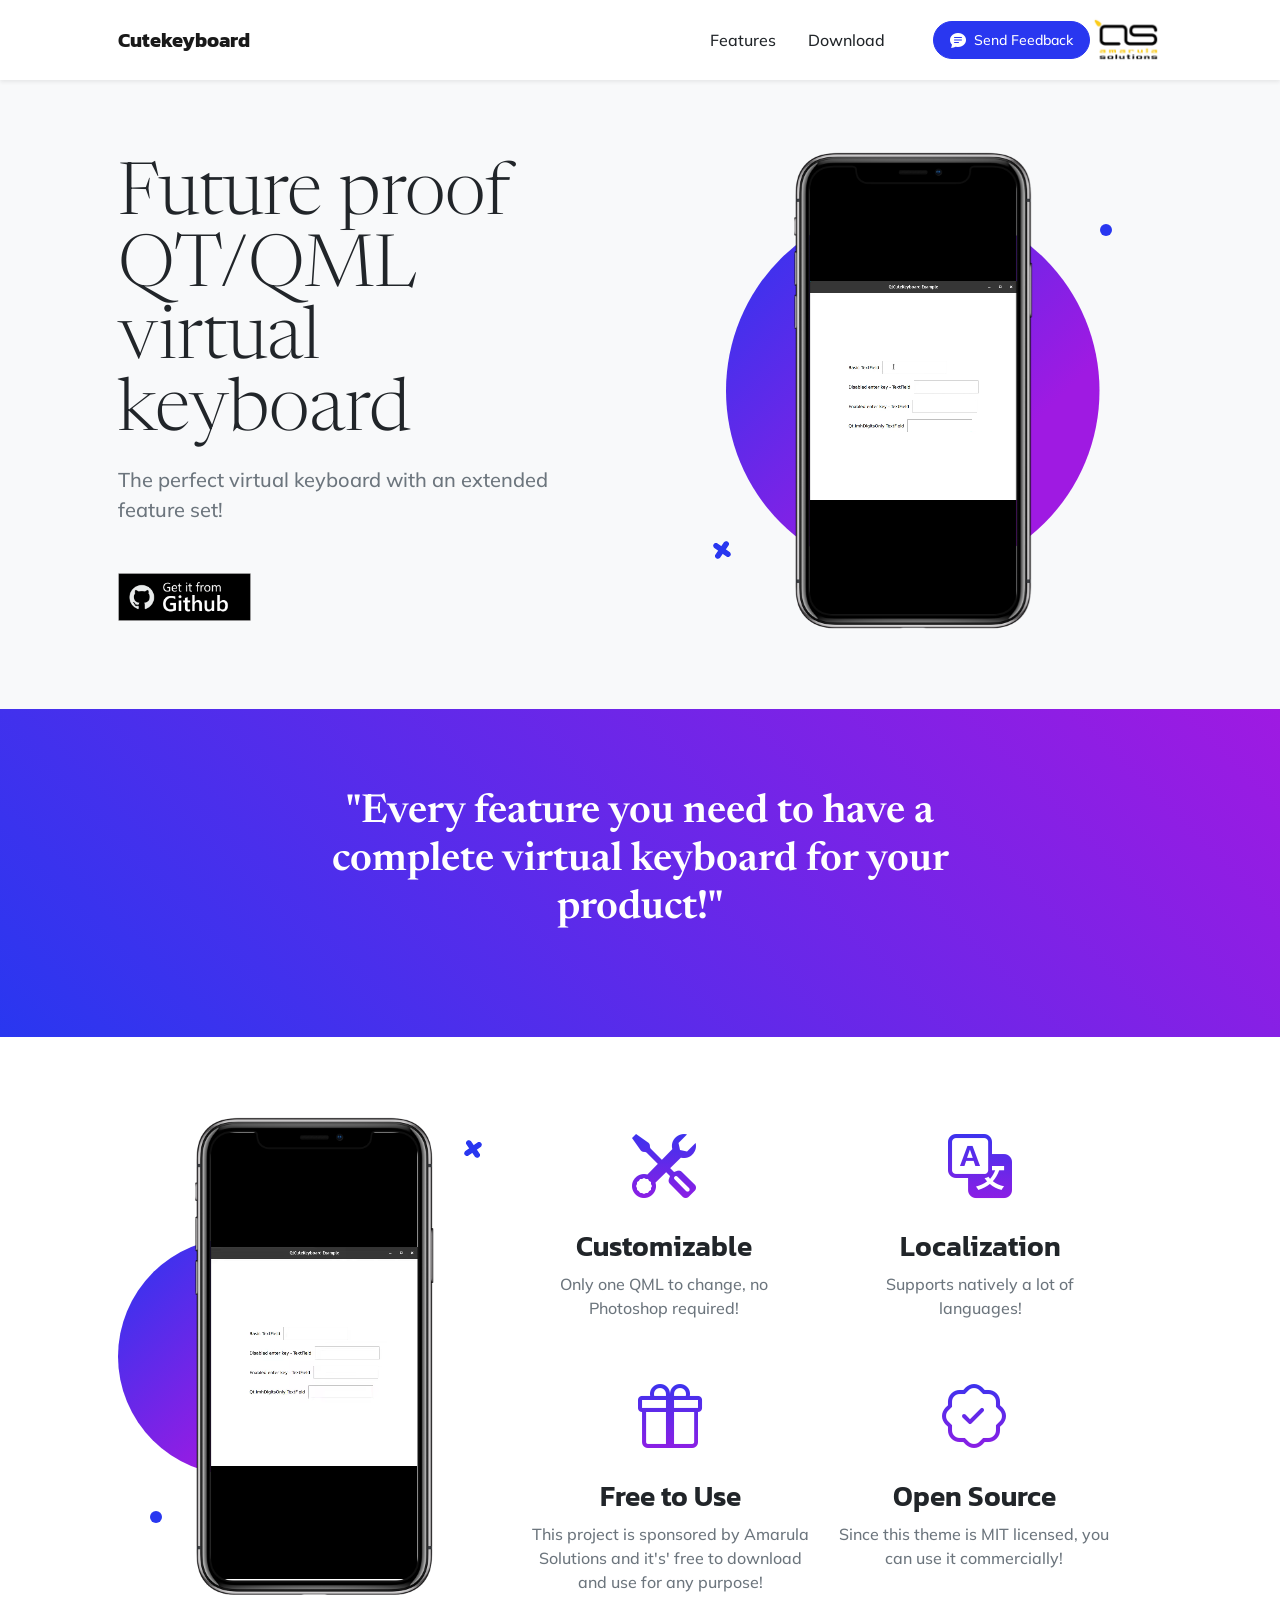
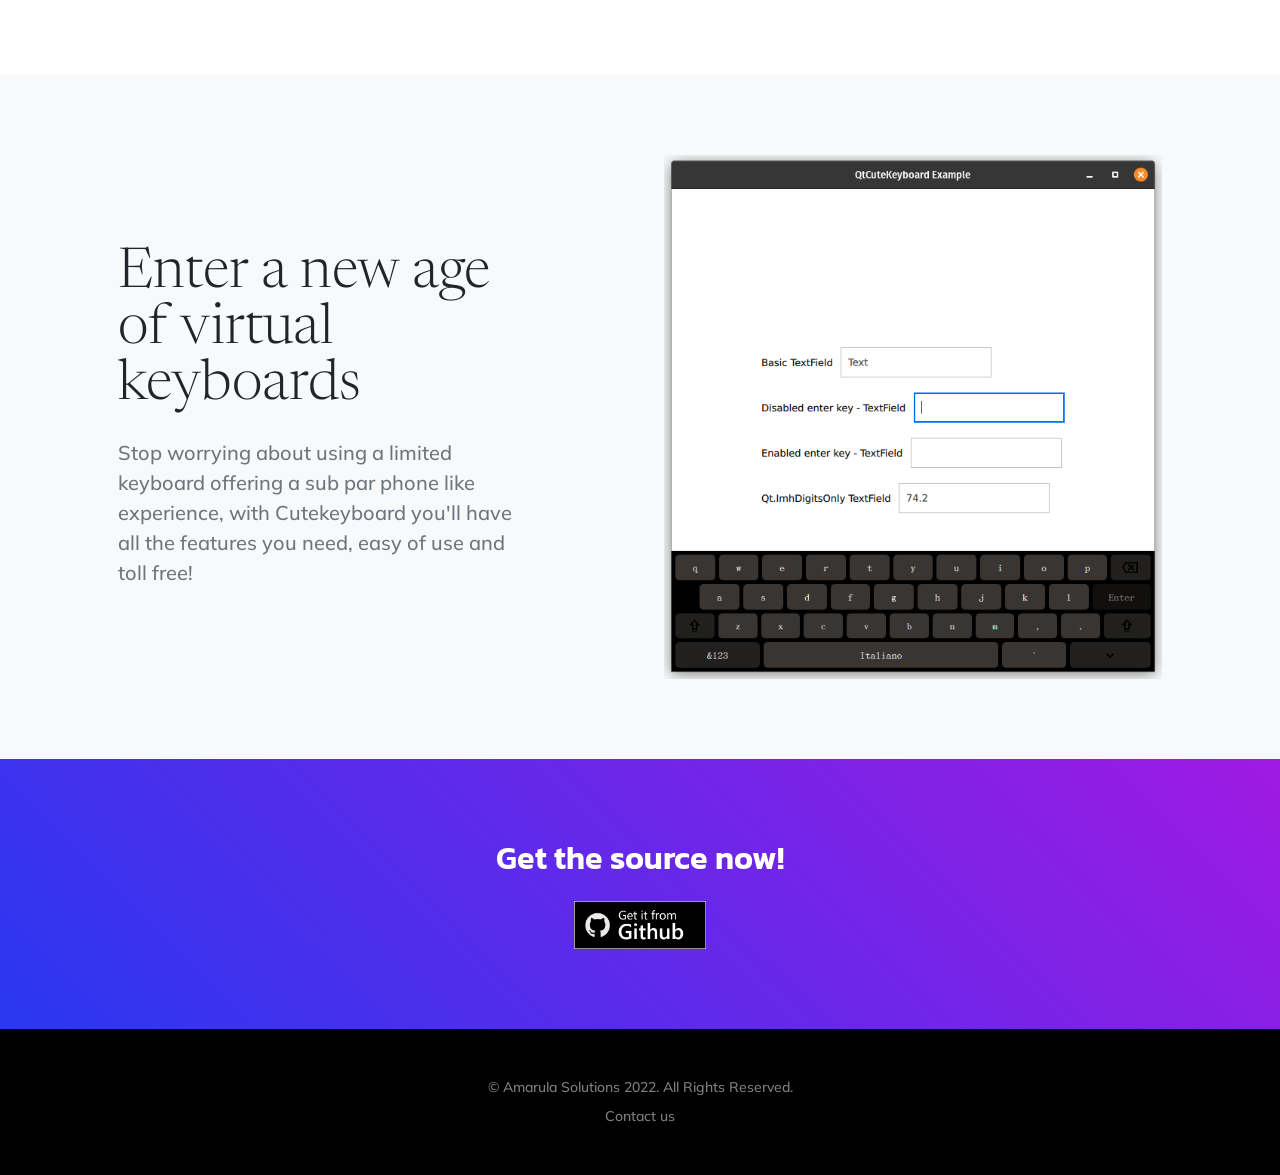
==== index.html @ 5df8fec3 "website: new website First website release.  Signed-off-by: Angelo Compagnucci <angelo@amarulasoluti" ====
<!DOCTYPE html>
<html lang="en">
    <head>
        <meta charset="utf-8" />
        <meta name="viewport" content="width=device-width, initial-scale=1, shrink-to-fit=no" />
        <meta name="description" content="" />
        <meta name="author" content="" />
        <title>Cutekeyboard - future proff QT virtual keyboard</title>
        <link rel="icon" type="image/x-icon" href="assets/favicon.ico" />
        <!-- Bootstrap icons-->
        <link href="https://cdn.jsdelivr.net/npm/bootstrap-icons@1.5.0/font/bootstrap-icons.css" rel="stylesheet" />
        <!-- Google fonts-->
        <link rel="preconnect" href="https://fonts.gstatic.com" />
        <link href="https://fonts.googleapis.com/css2?family=Newsreader:ital,wght@0,600;1,600&amp;display=swap" rel="stylesheet" />
        <link href="https://fonts.googleapis.com/css2?family=Mulish:ital,wght@0,300;0,500;0,600;0,700;1,300;1,500;1,600;1,700&amp;display=swap" rel="stylesheet" />
        <link href="https://fonts.googleapis.com/css2?family=Kanit:ital,wght@0,400;1,400&amp;display=swap" rel="stylesheet" />
        <!-- Core theme CSS (includes Bootstrap)-->
        <link href="css/styles.css" rel="stylesheet" />
    </head>
    <body id="page-top">
        <!-- Navigation-->
        <nav class="navbar navbar-expand-lg navbar-light fixed-top shadow-sm" id="mainNav">
            <div class="container px-5">
                <a class="navbar-brand fw-bold" href="#page-top">Cutekeyboard</a>
                <button class="navbar-toggler" type="button" data-bs-toggle="collapse" data-bs-target="#navbarResponsive" aria-controls="navbarResponsive" aria-expanded="false" aria-label="Toggle navigation">
                    Menu
                    <i class="bi-list"></i>
                </button>
                <div class="collapse navbar-collapse" id="navbarResponsive">
                    <ul class="navbar-nav ms-auto me-4 my-3 my-lg-0">
                        <li class="nav-item"><a class="nav-link me-lg-3" href="#features">Features</a></li>
                        <li class="nav-item"><a class="nav-link me-lg-3" href="#download">Download</a></li>
                    </ul>
                    <a class="btn btn-primary rounded-pill px-3 mb-2 mb-lg-0" href="https://github.com/amarula/cutekeyboard/issues/new">
                        <span class="d-flex align-items-center">
                            <i class="bi-chat-text-fill me-2"></i>
                            <span class="small">Send Feedback</span>
                        </span>
                    </a>
                    <a href="https://www.amarulasolutions.com/">
                        <span class="d-flex align-items-center">
                            <img class="app-badge" src="assets/img/amarula-solutions-logo.png" alt="..." />
                        </span>
                    </a>
                </div>
            </div>
        </nav>
        <!-- Mashead header-->
        <header class="masthead">
            <div class="container px-5">
                <div class="row gx-5 align-items-center">
                    <div class="col-lg-6">
                        <!-- Mashead text and app badges-->
                        <div class="mb-5 mb-lg-0 text-center text-lg-start">
                            <h1 class="display-2 lh-1 mb-3">Future proof QT/QML virtual keyboard</h1>
                            <p class="lead fw-normal text-muted mb-5">The perfect virtual keyboard with an extended feature set!</p>
                            <div class="d-flex flex-column flex-lg-row align-items-center">
                                <a class="me-lg-3 mb-4 mb-lg-0" href="https://github.com/amarula/cutekeyboard/"><img class="app-badge" src="assets/img/github-badge.png" alt="..." /></a>
                            </div>
                        </div>
                    </div>
                    <div class="col-lg-6">
                        <!-- Masthead device mockup feature-->
                        <div class="masthead-device-mockup">
                            <svg class="circle" viewBox="0 0 100 100" xmlns="http://www.w3.org/2000/svg">
                                <defs>
                                    <linearGradient id="circleGradient" gradientTransform="rotate(45)">
                                        <stop class="gradient-start-color" offset="0%"></stop>
                                        <stop class="gradient-end-color" offset="100%"></stop>
                                    </linearGradient>
                                </defs>
                                <circle cx="50" cy="50" r="50"></circle></svg
                            ><svg class="shape-1 d-none d-sm-block" viewBox="0 0 240.83 240.83" xmlns="http://www.w3.org/2000/svg">
                                <rect x="-32.54" y="78.39" width="305.92" height="84.05" rx="42.03" transform="translate(120.42 -49.88) rotate(45)"></rect>
                                <rect x="-32.54" y="78.39" width="305.92" height="84.05" rx="42.03" transform="translate(-49.88 120.42) rotate(-45)"></rect></svg
                            ><svg class="shape-2 d-none d-sm-block" viewBox="0 0 100 100" xmlns="http://www.w3.org/2000/svg"><circle cx="50" cy="50" r="50"></circle></svg>
                            <div class="device-wrapper">
                                <div class="device" data-device="iPhoneX" data-orientation="portrait" data-color="black">
                                    <div class="screen bg-black">
                                        <video muted="muted" autoplay="" loop="" style="max-width: 100%; height: 100%"><source src="assets/img/demo-screen.webm" type="video/webm" /></video>
                                    </div>
                                </div>
                            </div>
                        </div>
                    </div>
                </div>
            </div>
        </header>
        <!-- Quote/testimonial aside-->
        <aside class="text-center bg-gradient-primary-to-secondary">
            <div class="container px-5">
                <div class="row gx-5 justify-content-center">
                    <div class="col-xl-8">
                        <div class="h2 fs-1 text-white mb-4">"Every feature you need to have a complete virtual keyboard for your product!"</div>
                    </div>
                </div>
            </div>
        </aside>
        <!-- App features section-->
        <section id="features">
            <div class="container px-5">
                <div class="row gx-5 align-items-center">
                    <div class="col-lg-8 order-lg-1 mb-5 mb-lg-0">
                        <div class="container-fluid px-5">
                            <div class="row gx-5">
                                <div class="col-md-6 mb-5">
                                    <!-- Feature item-->
                                    <div class="text-center">
                                        <i class="bi-tools icon-feature text-gradient d-block mb-3"></i>
                                        <h3 class="font-alt">Customizable</h3>
                                        <p class="text-muted mb-0">Only one QML to change, no Photoshop required!</p>
                                    </div>
                                </div>
                                <div class="col-md-6 mb-5">
                                    <!-- Feature item-->
                                    <div class="text-center">
                                        <i class="bi-translate icon-feature text-gradient d-block mb-3"></i>
                                        <h3 class="font-alt">Localization</h3>
                                        <p class="text-muted mb-0">Supports natively a lot of languages!</p>
                                    </div>
                                </div>
                            </div>
                            <div class="row">
                                <div class="col-md-6 mb-5 mb-md-0">
                                    <!-- Feature item-->
                                    <div class="text-center">
                                        <i class="bi-gift icon-feature text-gradient d-block mb-3"></i>
                                        <h3 class="font-alt">Free to Use</h3>
                                        <p class="text-muted mb-0">This project is sponsored by Amarula Solutions and it's' free to download and use for any purpose!</p>
                                    </div>
                                </div>
                                <div class="col-md-6">
                                    <!-- Feature item-->
                                    <div class="text-center">
                                        <i class="bi-patch-check icon-feature text-gradient d-block mb-3"></i>
                                        <h3 class="font-alt">Open Source</h3>
                                        <p class="text-muted mb-0">Since this theme is MIT licensed, you can use it commercially!</p>
                                    </div>
                                </div>
                            </div>
                        </div>
                    </div>
                    <div class="col-lg-4 order-lg-0">
                        <!-- Features section device mockup-->
                        <div class="features-device-mockup">
                            <svg class="circle" viewBox="0 0 100 100" xmlns="http://www.w3.org/2000/svg">
                                <defs>
                                    <linearGradient id="circleGradient" gradientTransform="rotate(45)">
                                        <stop class="gradient-start-color" offset="0%"></stop>
                                        <stop class="gradient-end-color" offset="100%"></stop>
                                    </linearGradient>
                                </defs>
                                <circle cx="50" cy="50" r="50"></circle></svg
                            ><svg class="shape-1 d-none d-sm-block" viewBox="0 0 240.83 240.83" xmlns="http://www.w3.org/2000/svg">
                                <rect x="-32.54" y="78.39" width="305.92" height="84.05" rx="42.03" transform="translate(120.42 -49.88) rotate(45)"></rect>
                                <rect x="-32.54" y="78.39" width="305.92" height="84.05" rx="42.03" transform="translate(-49.88 120.42) rotate(-45)"></rect></svg
                            ><svg class="shape-2 d-none d-sm-block" viewBox="0 0 100 100" xmlns="http://www.w3.org/2000/svg"><circle cx="50" cy="50" r="50"></circle></svg>
                            <div class="device-wrapper">
                                <div class="device" data-device="iPhoneX" data-orientation="portrait" data-color="black">
                                    <div class="screen bg-black">
                                        <video muted="muted" autoplay="" loop="" style="max-width: 100%; height: 100%"><source src="assets/img/demo-screen.webm" type="video/webm" /></video>
                                    </div>
                                </div>
                            </div>
                        </div>
                    </div>
                </div>
            </div>
        </section>
        <!-- Basic features section-->
        <section class="bg-light">
            <div class="container px-5">
                <div class="row gx-5 align-items-center justify-content-center justify-content-lg-between">
                    <div class="col-12 col-lg-5">
                        <h2 class="display-4 lh-1 mb-4">Enter a new age of virtual keyboards</h2>
                        <p class="lead fw-normal text-muted mb-5 mb-lg-0">Stop worrying about using a limited keyboard offering a sub par phone like experience, with Cutekeyboard you'll have all the features you need, easy of use and toll free!</p>
                    </div>
                    <div class="col-sm-8 col-md-6">
                        <div class="px-5 px-sm-0"><img class="img-fluid rounded-square" src="assets/img/screen1.png" alt="..." /></div>
                    </div>
                </div>
            </div>
        </section>
        <section class="bg-gradient-primary-to-secondary" id="download">
            <div class="container px-5">
                <h2 class="text-center text-white font-alt mb-4">Get the source now!</h2>
                <div class="d-flex flex-column flex-lg-row align-items-center justify-content-center">
                    <a href="https://github.com/amarula/cutekeyboard/"><img class="app-badge" src="assets/img/github-badge.png" alt="..." /></a>
                </div>
            </div>
        </section>
        <!-- Footer-->
        <footer class="bg-black text-center py-5">
            <div class="container px-5">
                <div class="text-white-50 small">
                    <div class="mb-2">&copy; Amarula Solutions 2022. All Rights Reserved.</div>
                    <a href="https://www.amarulasolutions.com/">Contact us</a>
                </div>
            </div>
        </footer>
        <!-- Bootstrap core JS-->
        <script src="https://cdn.jsdelivr.net/npm/bootstrap@5.1.3/dist/js/bootstrap.bundle.min.js"></script>
        <!-- Core theme JS-->
        <script src="js/scripts.js"></script>
    </body>
</html>
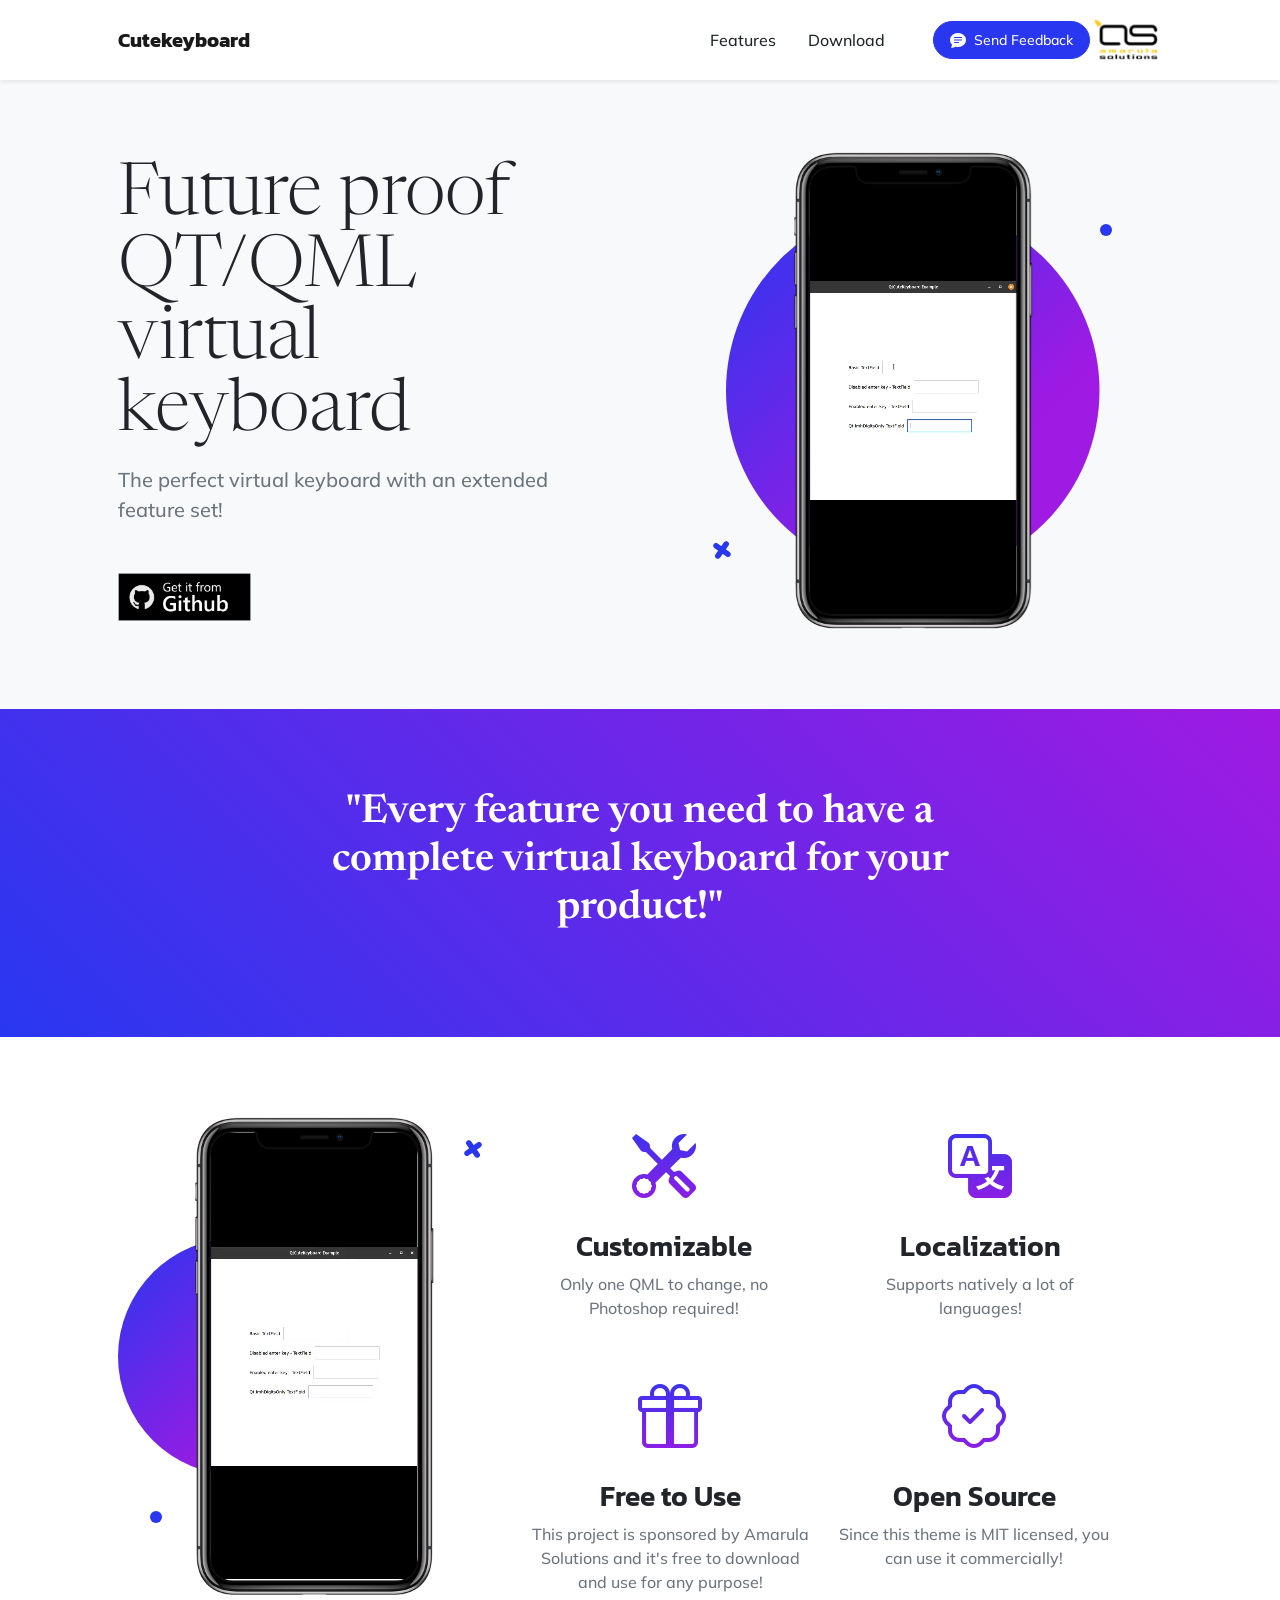
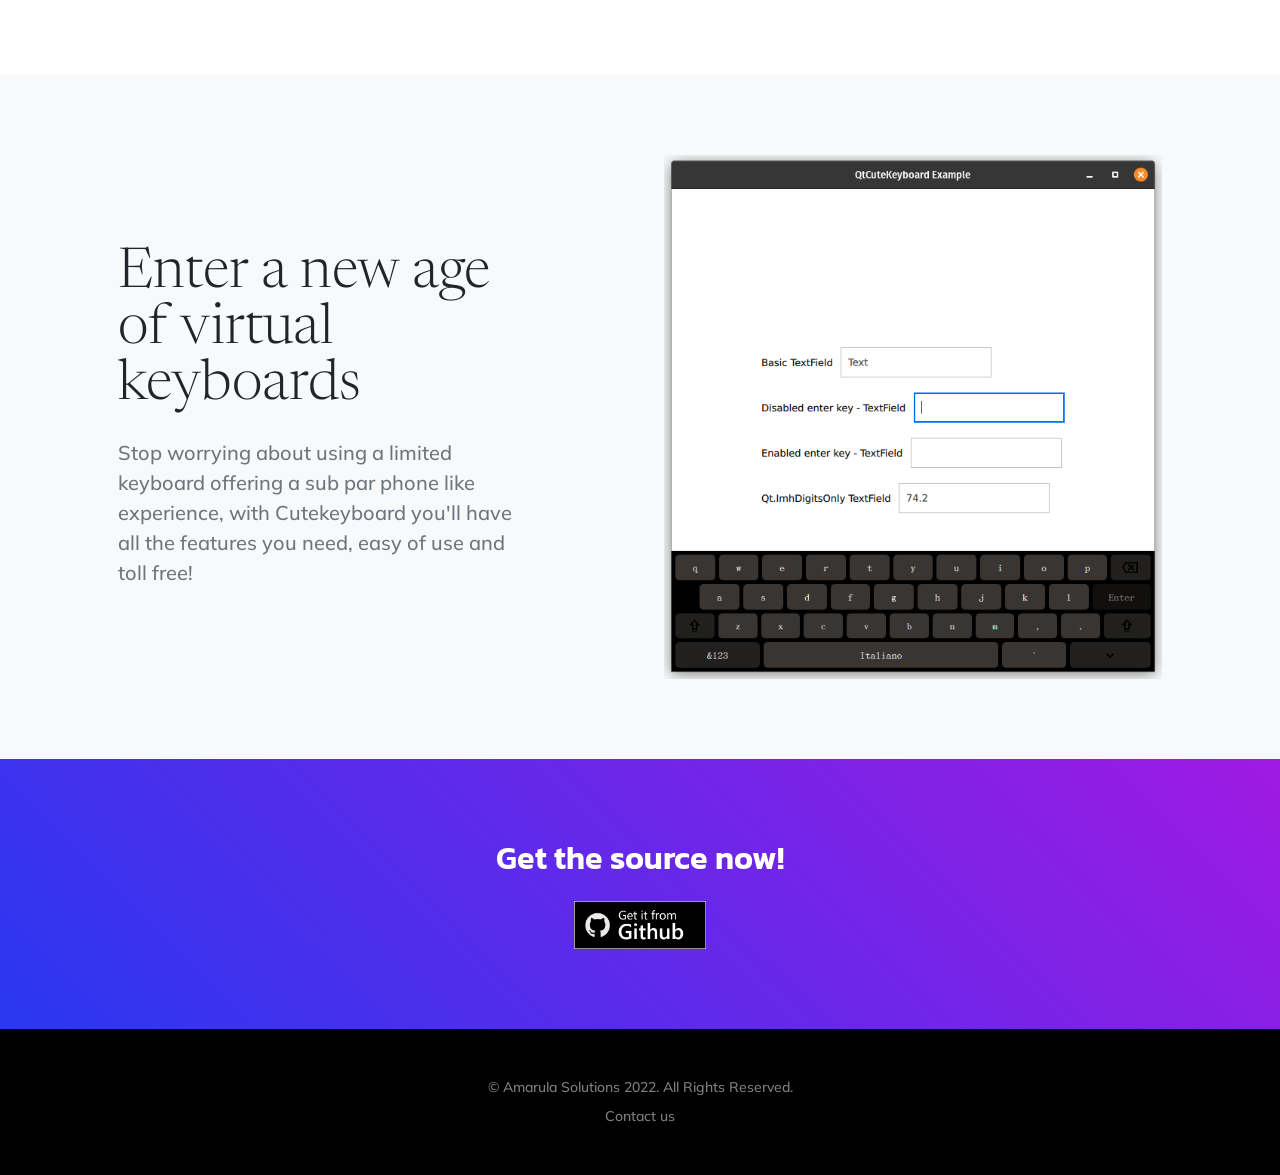
==== commit 86f0b26c: "index.html: fixing typos Fixing typos  Signed-off-by: Angelo Compagnucci <angelo@amarulasolutions.co" ====
--- a/index.html
+++ b/index.html
@@ -5,7 +5,7 @@
         <meta name="viewport" content="width=device-width, initial-scale=1, shrink-to-fit=no" />
         <meta name="description" content="" />
         <meta name="author" content="" />
-        <title>Cutekeyboard - future proff QT virtual keyboard</title>
+        <title>Cutekeyboard - future proof QT virtual keyboard</title>
         <link rel="icon" type="image/x-icon" href="assets/favicon.ico" />
         <!-- Bootstrap icons-->
         <link href="https://cdn.jsdelivr.net/npm/bootstrap-icons@1.5.0/font/bootstrap-icons.css" rel="stylesheet" />
@@ -126,7 +126,7 @@
                                     <div class="text-center">
                                         <i class="bi-gift icon-feature text-gradient d-block mb-3"></i>
                                         <h3 class="font-alt">Free to Use</h3>
-                                        <p class="text-muted mb-0">This project is sponsored by Amarula Solutions and it's' free to download and use for any purpose!</p>
+                                        <p class="text-muted mb-0">This project is sponsored by Amarula Solutions and it's free to download and use for any purpose!</p>
                                     </div>
                                 </div>
                                 <div class="col-md-6">
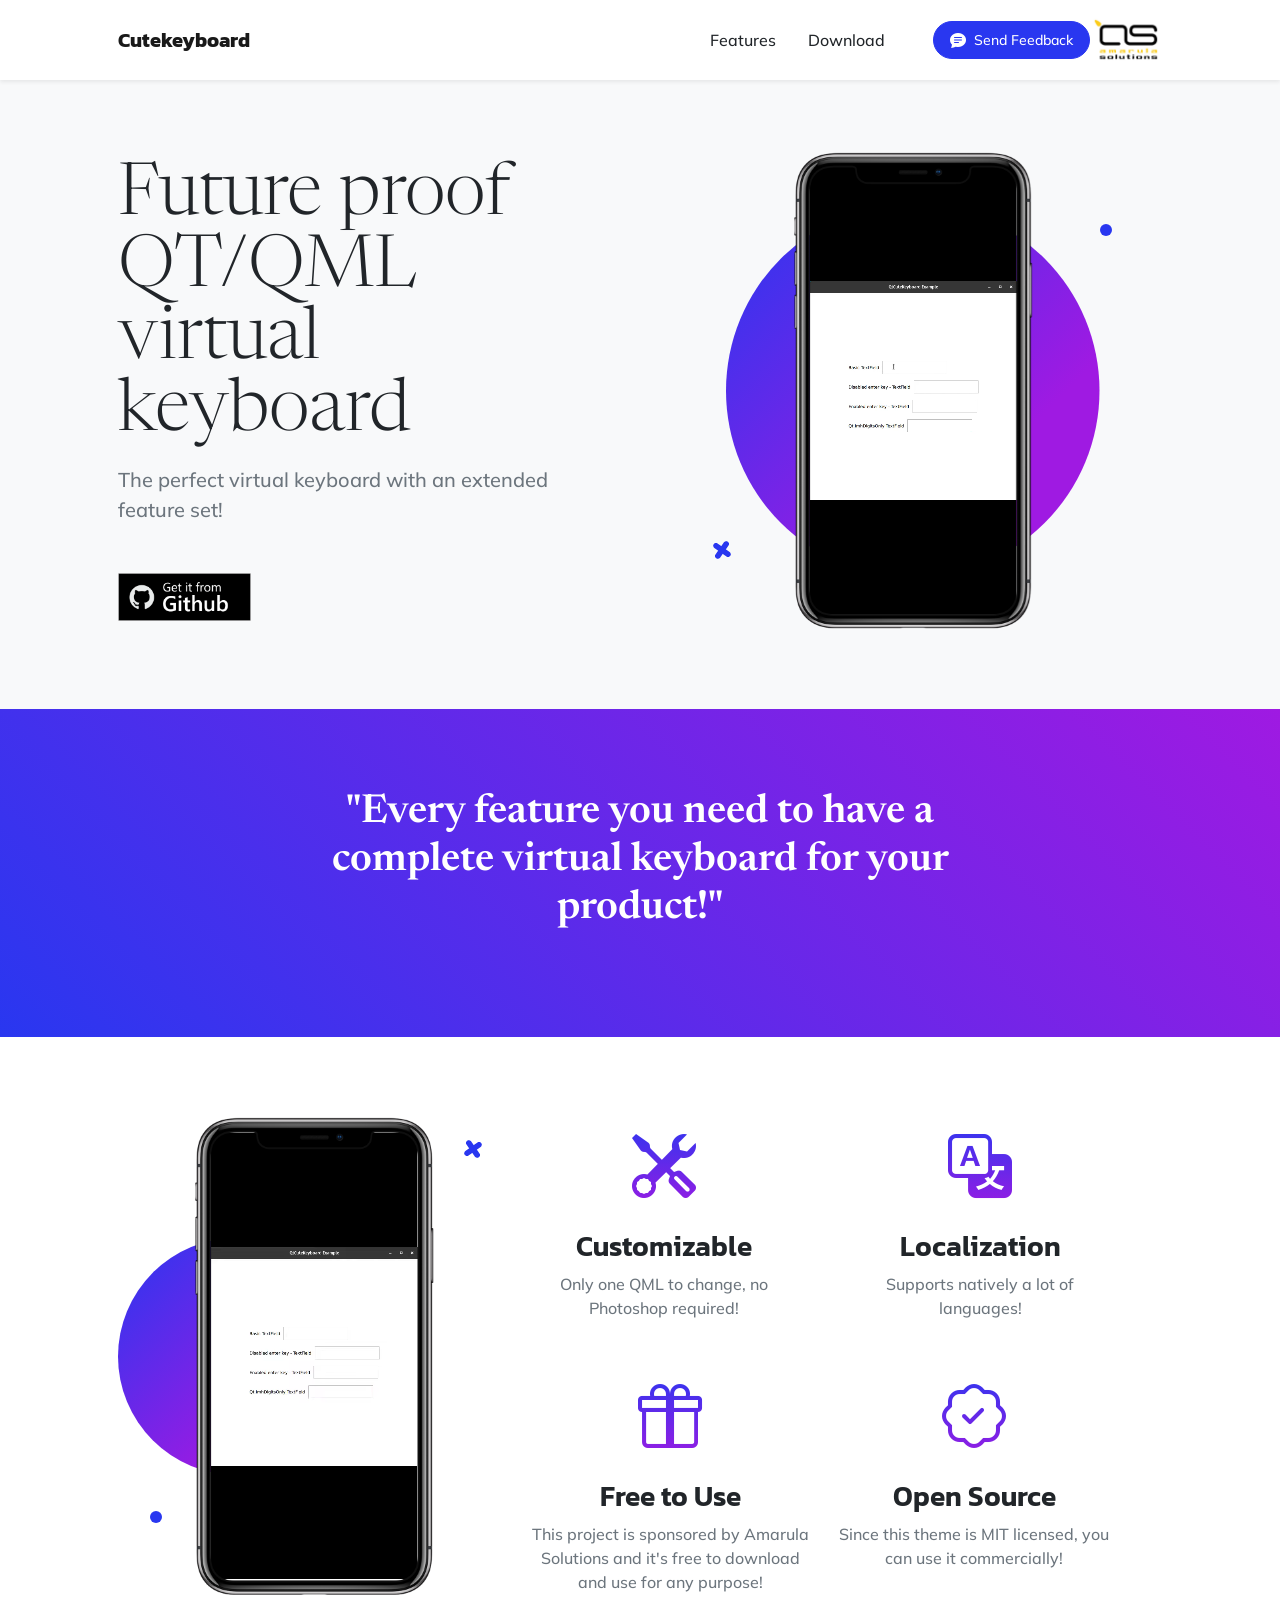
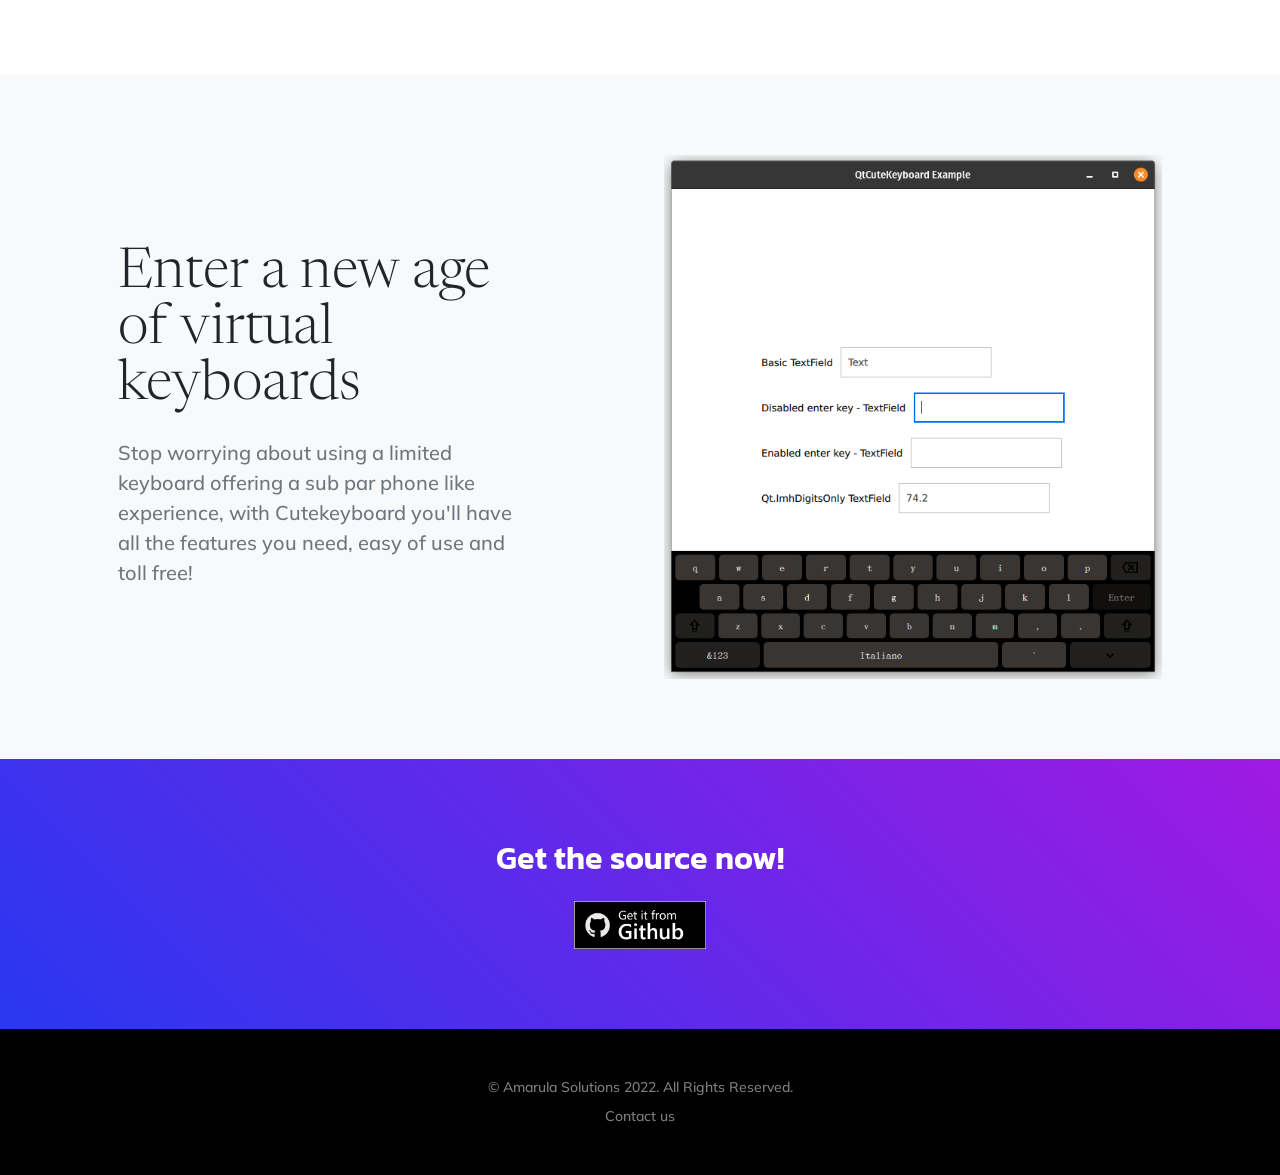
==== commit d0ef0826: "index.html: align amarula logo on the right When in mobile viewport move the logo on the right in th" ====
--- a/index.html
+++ b/index.html
@@ -38,9 +38,7 @@
                         </span>
                     </a>
                     <a href="https://www.amarulasolutions.com/">
-                        <span class="d-flex align-items-center">
-                            <img class="app-badge" src="assets/img/amarula-solutions-logo.png" alt="..." />
-                        </span>
+                        <img class="app-badge float-end" src="assets/img/amarula-solutions-logo.png" alt="..." />
                     </a>
                 </div>
             </div>
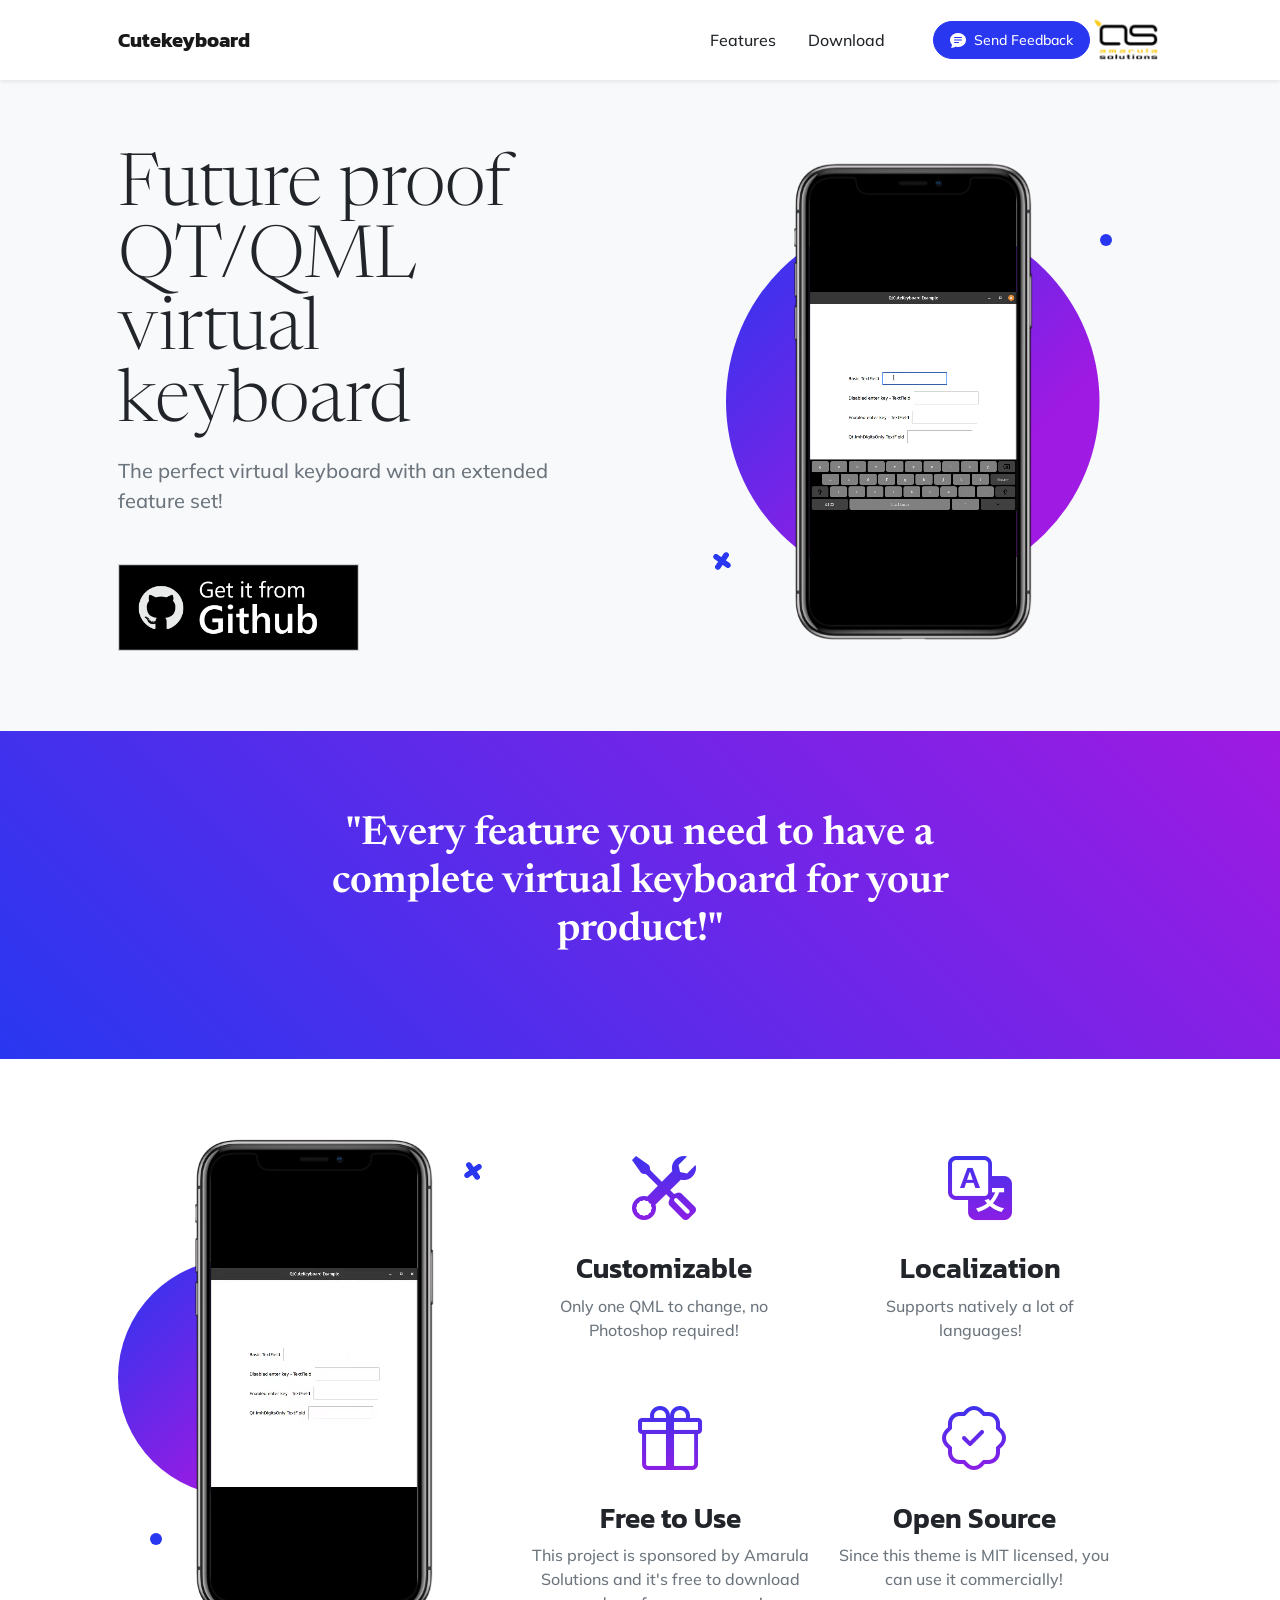
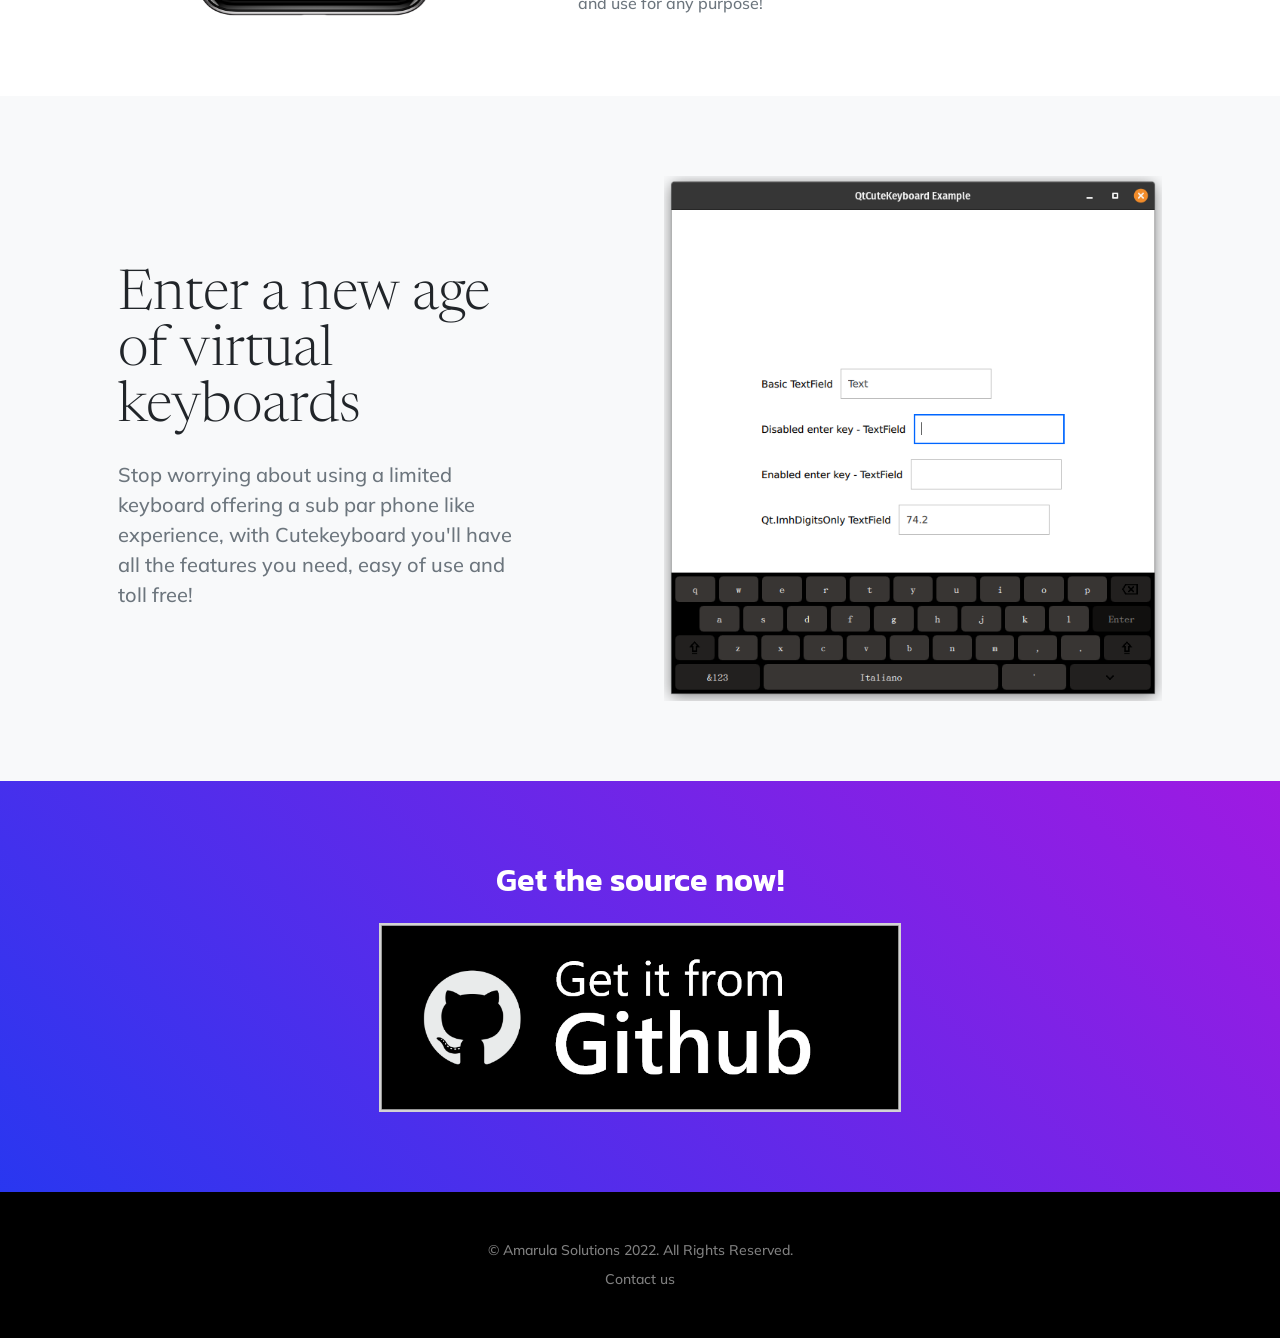
==== commit 7e8a0045: "index.html: making github badges bigger Bigger badges look better.  Signed-off-by: Angelo Compagnucc" ====
--- a/index.html
+++ b/index.html
@@ -53,7 +53,7 @@
                             <h1 class="display-2 lh-1 mb-3">Future proof QT/QML virtual keyboard</h1>
                             <p class="lead fw-normal text-muted mb-5">The perfect virtual keyboard with an extended feature set!</p>
                             <div class="d-flex flex-column flex-lg-row align-items-center">
-                                <a class="me-lg-3 mb-4 mb-lg-0" href="https://github.com/amarula/cutekeyboard/"><img class="app-badge" src="assets/img/github-badge.png" alt="..." /></a>
+                                <a class="me-lg-3 mb-4 mb-lg-0" href="https://github.com/amarula/cutekeyboard/"><img class="img-fluid" style="max-width: 50%;" src="assets/img/github-badge.png" alt="..." /></a>
                             </div>
                         </div>
                     </div>
@@ -182,8 +182,8 @@
         <section class="bg-gradient-primary-to-secondary" id="download">
             <div class="container px-5">
                 <h2 class="text-center text-white font-alt mb-4">Get the source now!</h2>
-                <div class="d-flex flex-column flex-lg-row align-items-center justify-content-center">
-                    <a href="https://github.com/amarula/cutekeyboard/"><img class="app-badge" src="assets/img/github-badge.png" alt="..." /></a>
+                <div class="d-flex flex-column">
+                    <a href="https://github.com/amarula/cutekeyboard/"><img class="img-fluid mx-auto d-block" style="max-width: 50%;" src="assets/img/github-badge.png" alt="..." /></a>
                 </div>
             </div>
         </section>
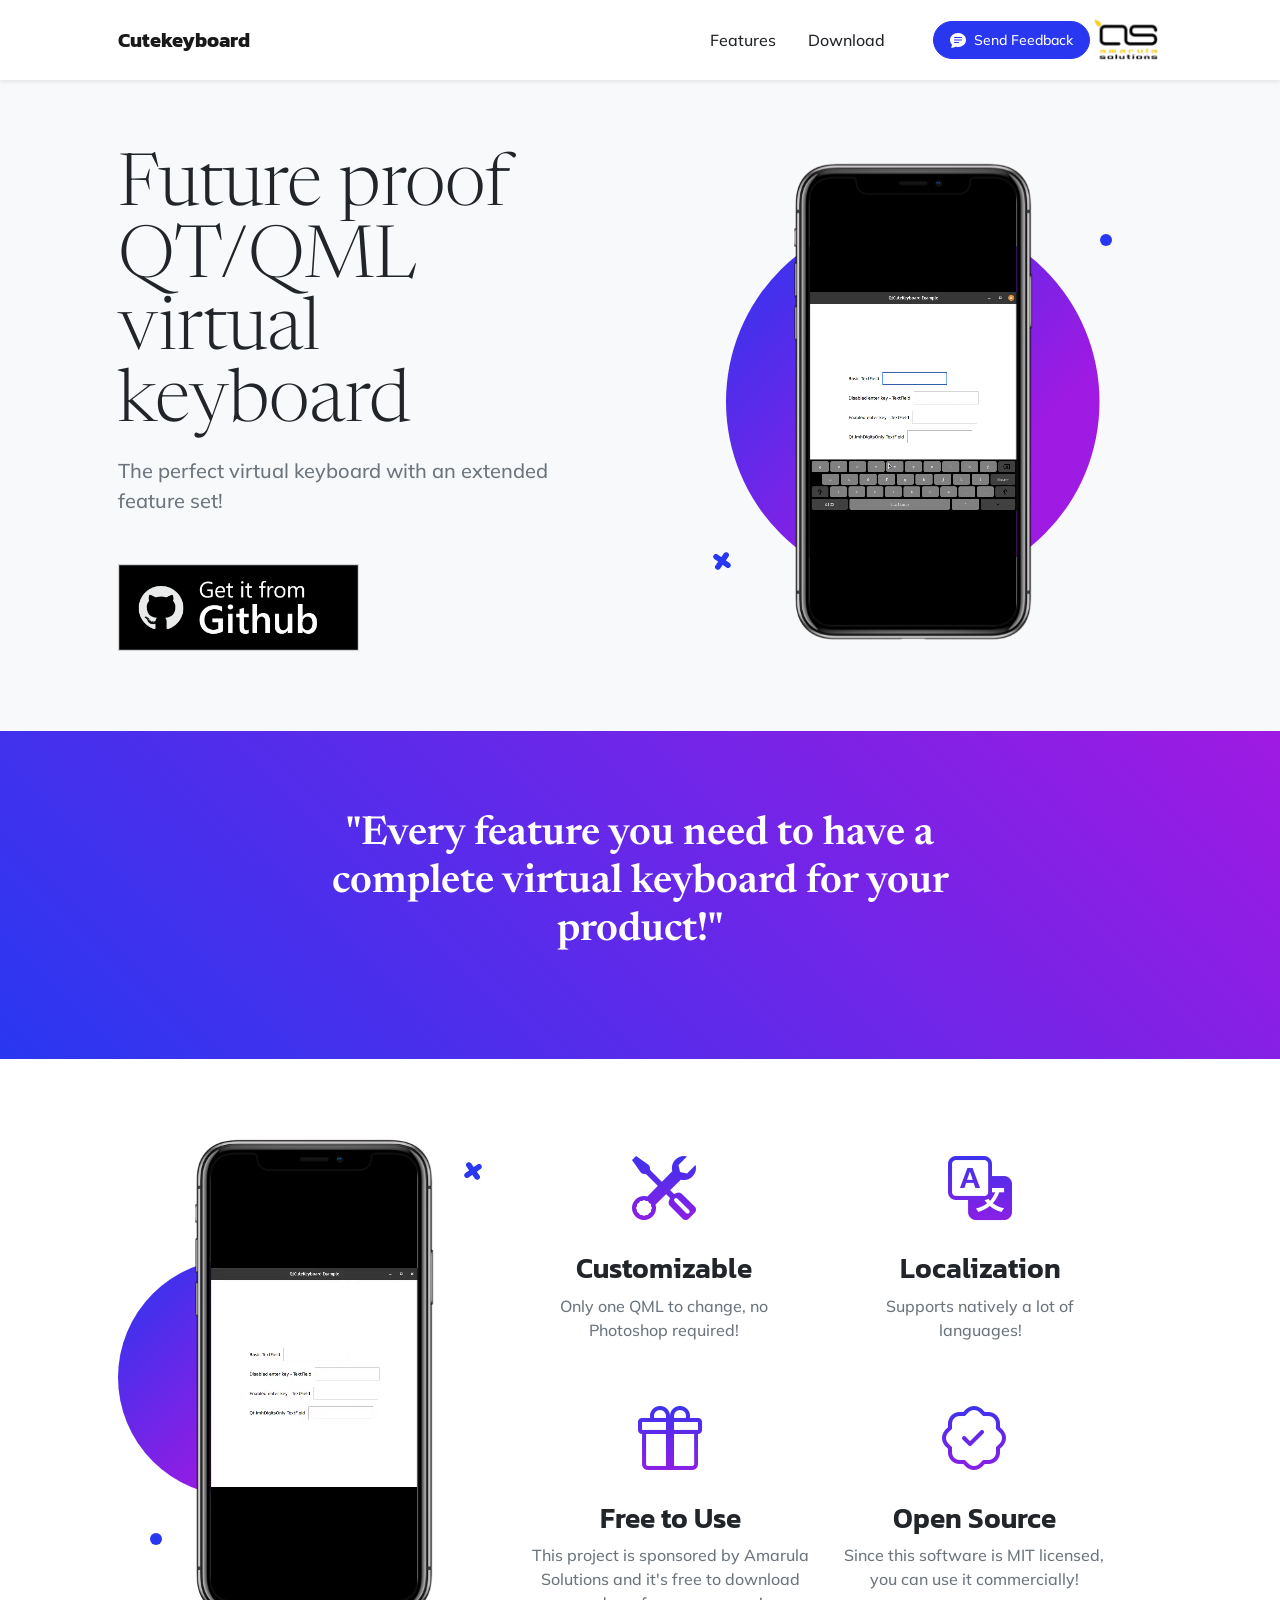
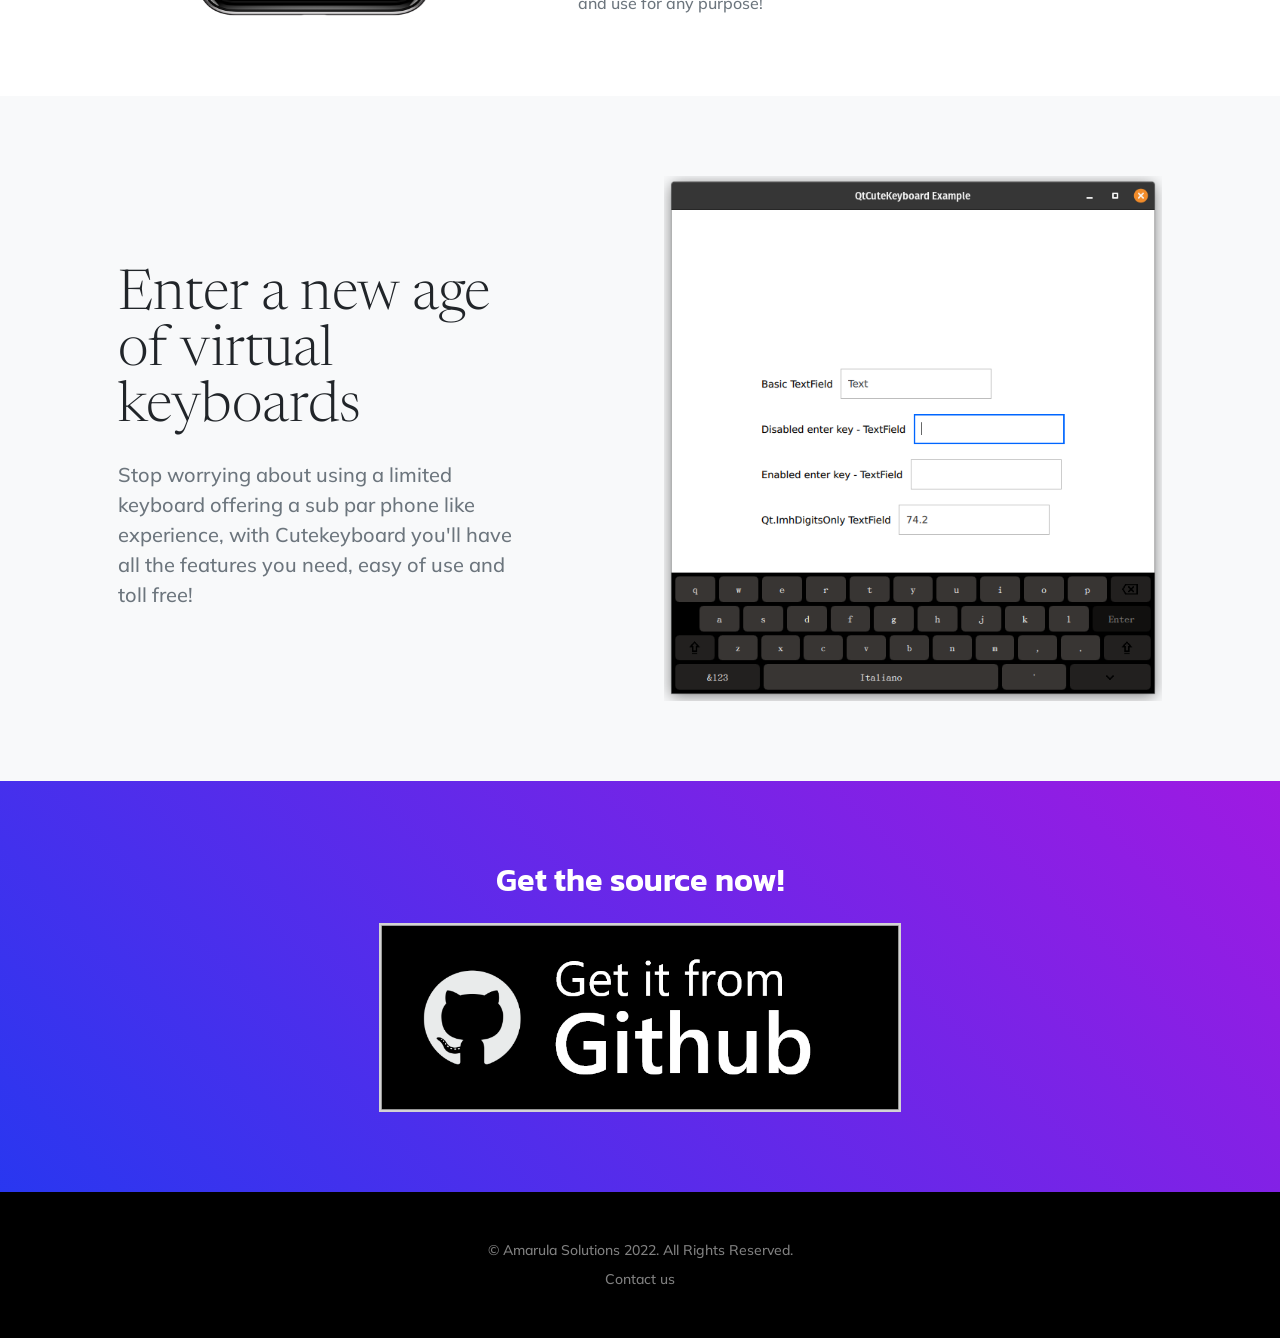
==== commit 2bc44b6e: "index.html: fix typo Signed-off-by: Angelo Compagnucci <angelo.compagnucci@gmail.com>" ====
--- a/index.html
+++ b/index.html
@@ -132,7 +132,7 @@
                                     <div class="text-center">
                                         <i class="bi-patch-check icon-feature text-gradient d-block mb-3"></i>
                                         <h3 class="font-alt">Open Source</h3>
-                                        <p class="text-muted mb-0">Since this theme is MIT licensed, you can use it commercially!</p>
+                                        <p class="text-muted mb-0">Since this software is MIT licensed, you can use it commercially!</p>
                                     </div>
                                 </div>
                             </div>
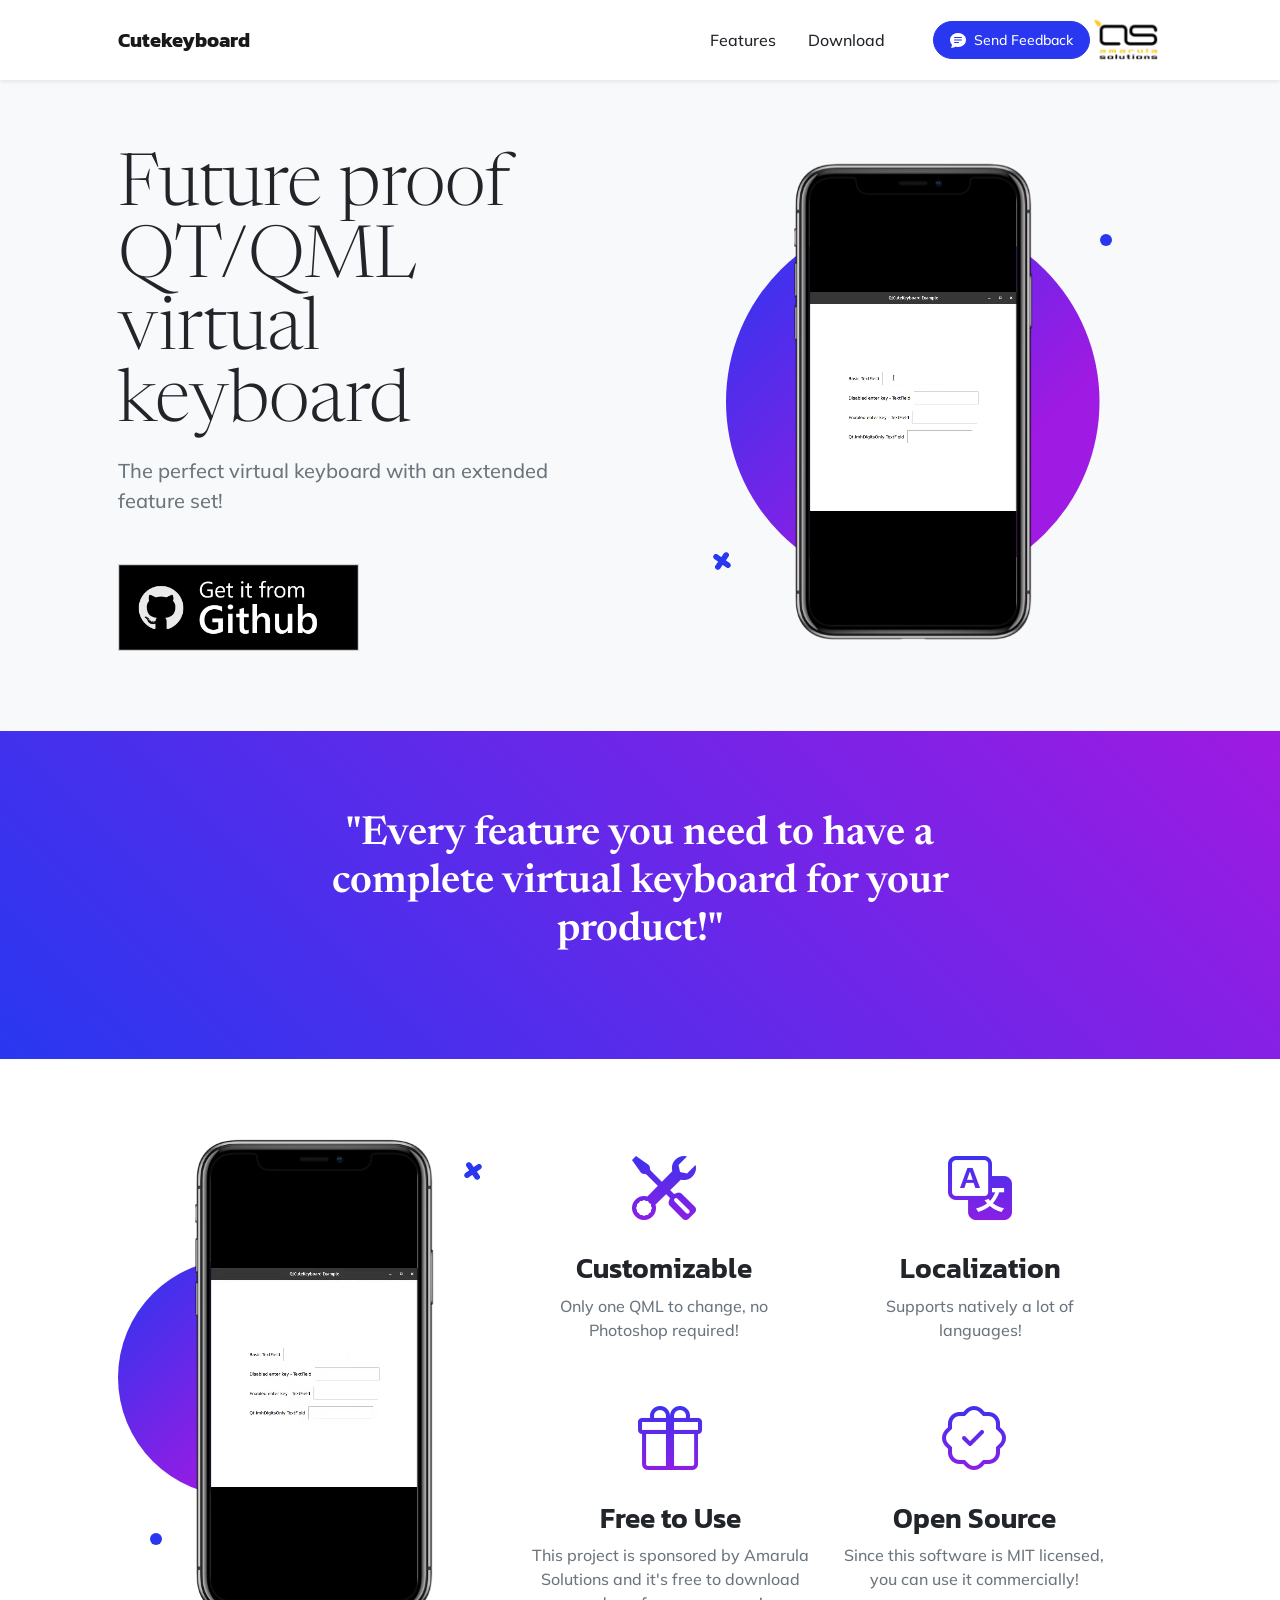
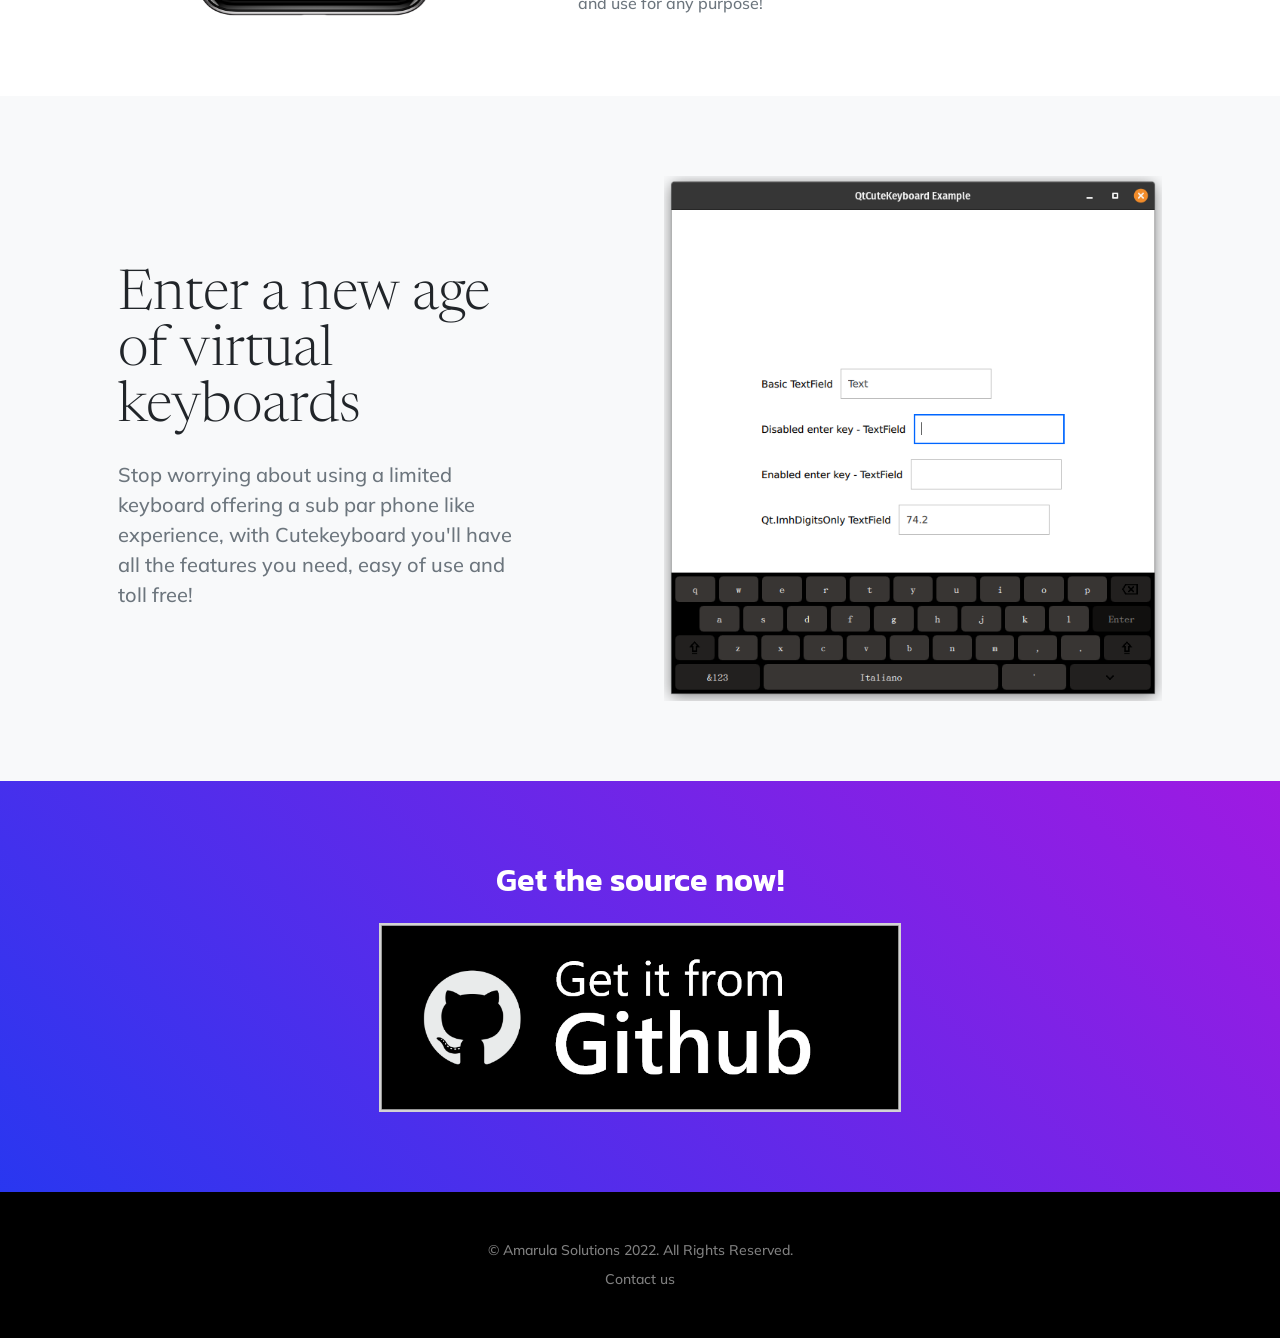
==== commit 72e1f4a6: "Add preview image to post on social network Signed-off-by: Michael Trimarchi <michael@amarulasolutio" ====
--- a/index.html
+++ b/index.html
@@ -14,6 +14,12 @@
         <link href="https://fonts.googleapis.com/css2?family=Newsreader:ital,wght@0,600;1,600&amp;display=swap" rel="stylesheet" />
         <link href="https://fonts.googleapis.com/css2?family=Mulish:ital,wght@0,300;0,500;0,600;0,700;1,300;1,500;1,600;1,700&amp;display=swap" rel="stylesheet" />
         <link href="https://fonts.googleapis.com/css2?family=Kanit:ital,wght@0,400;1,400&amp;display=swap" rel="stylesheet" />
+        <meta property="og:image" content="https://amarula.github.io/cutekeyboard/assets/img/keyboardcute.png" />
+        <meta property="og:image:width" content="400" />
+        <meta property="og:image:height" content="228" />
+        <meta property="og:image:type" content="image/png" />
+        <meta name="twitter:card" content="summary_large_image" />
+        <meta property="twitter:image" content="https://amarula.github.io/cutekeyboard/assets/img/keyboardcute.png" />
         <!-- Core theme CSS (includes Bootstrap)-->
         <link href="css/styles.css" rel="stylesheet" />
     </head>
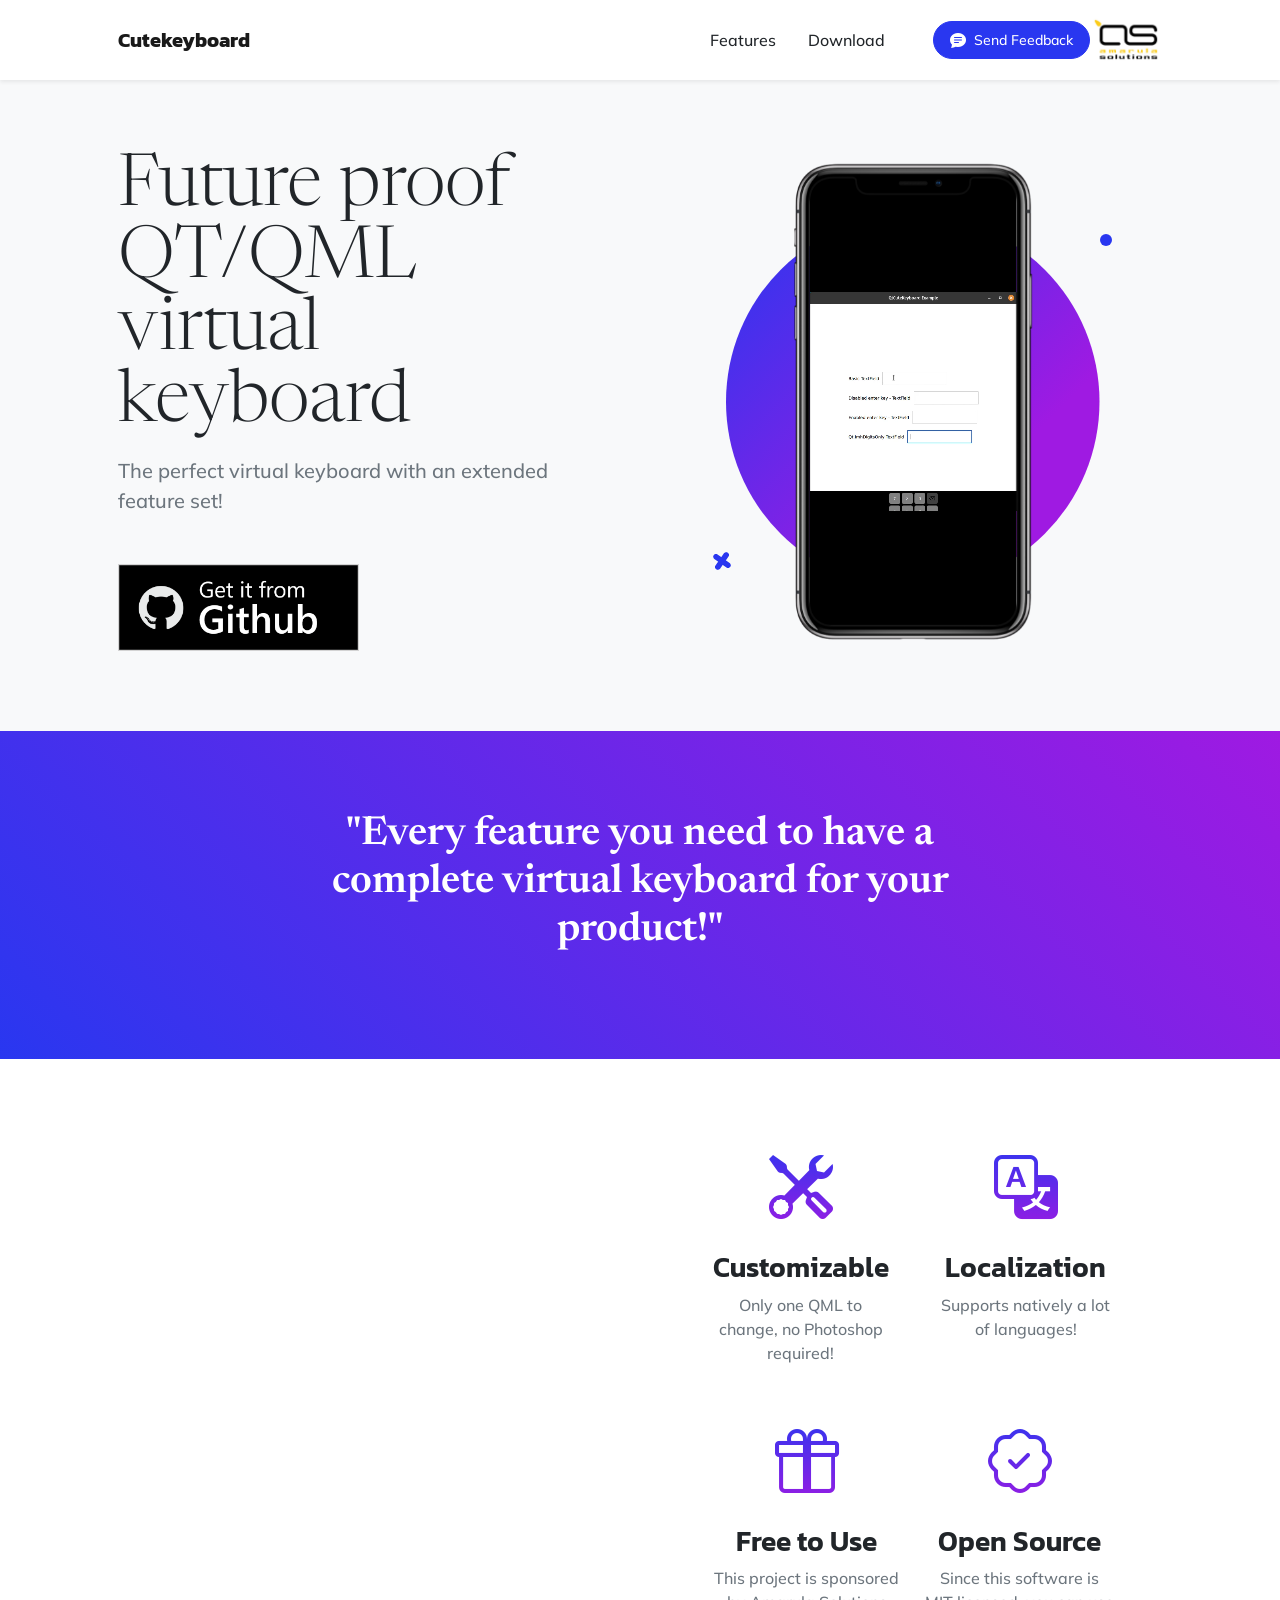
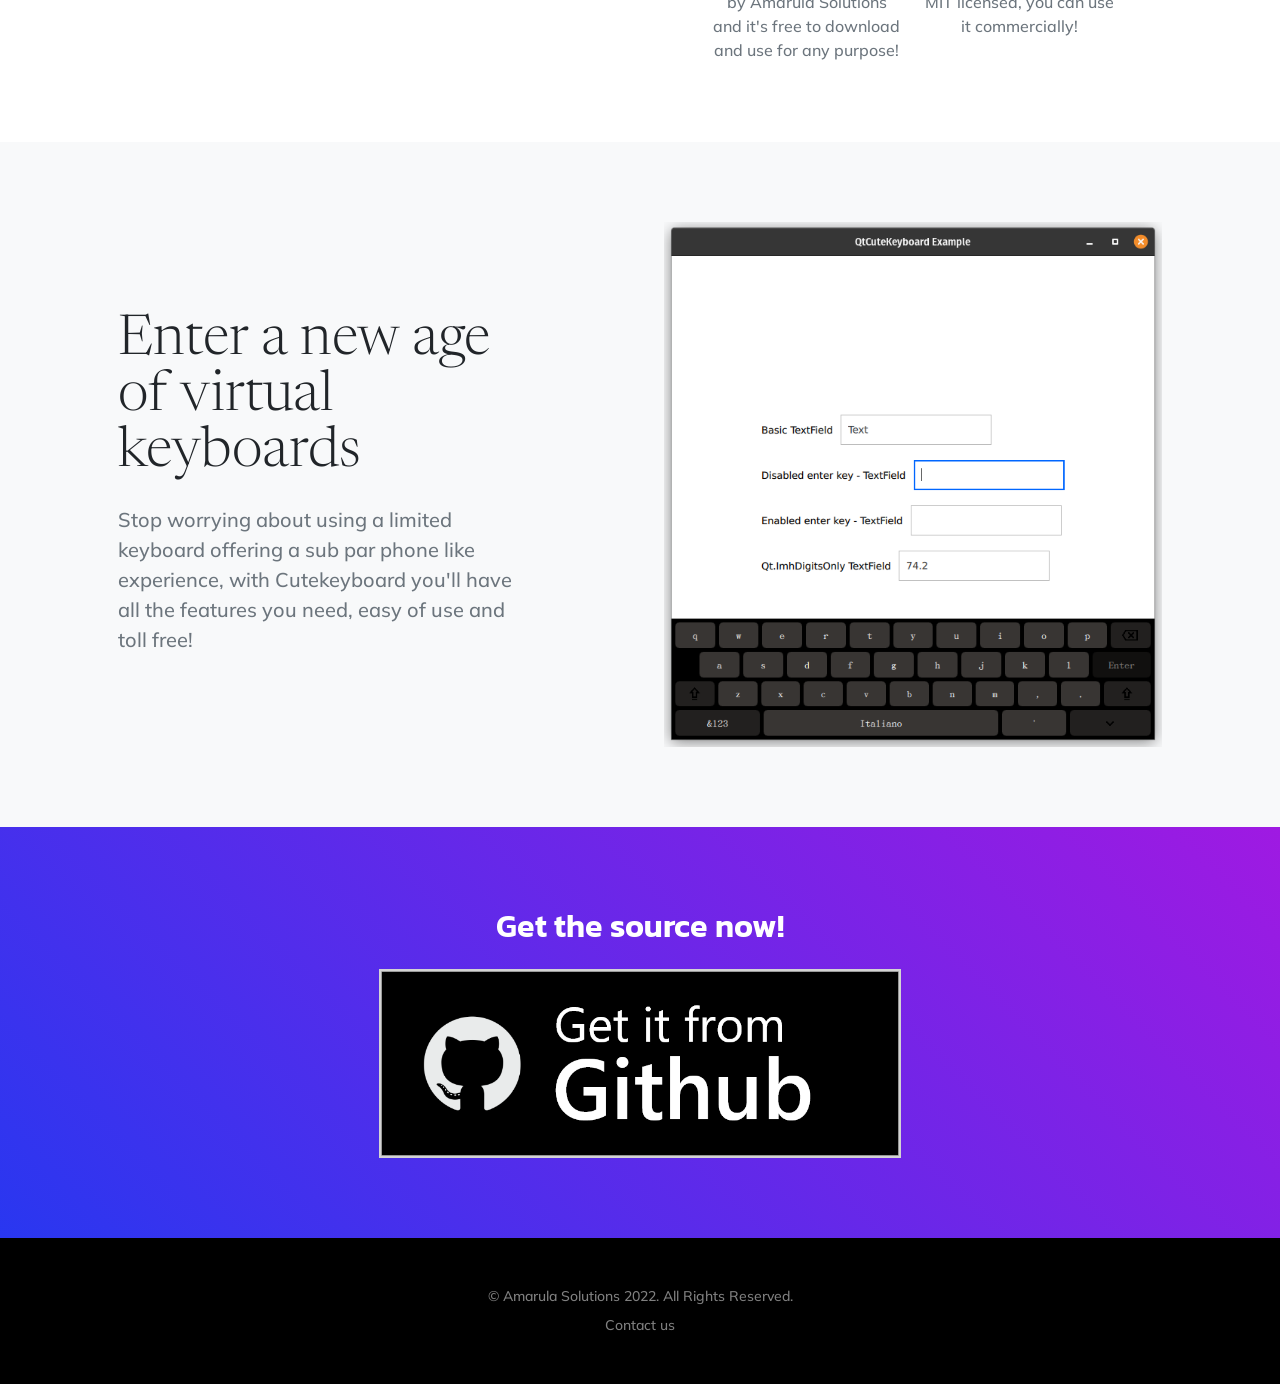
==== commit 9a42044f: "Add youtube video Add the youtube video demo to the webpage.  Signed-off-by: Eduardo Gonzalez <eduar" ====
--- a/index.html
+++ b/index.html
@@ -145,28 +145,7 @@
                         </div>
                     </div>
                     <div class="col-lg-4 order-lg-0">
-                        <!-- Features section device mockup-->
-                        <div class="features-device-mockup">
-                            <svg class="circle" viewBox="0 0 100 100" xmlns="http://www.w3.org/2000/svg">
-                                <defs>
-                                    <linearGradient id="circleGradient" gradientTransform="rotate(45)">
-                                        <stop class="gradient-start-color" offset="0%"></stop>
-                                        <stop class="gradient-end-color" offset="100%"></stop>
-                                    </linearGradient>
-                                </defs>
-                                <circle cx="50" cy="50" r="50"></circle></svg
-                            ><svg class="shape-1 d-none d-sm-block" viewBox="0 0 240.83 240.83" xmlns="http://www.w3.org/2000/svg">
-                                <rect x="-32.54" y="78.39" width="305.92" height="84.05" rx="42.03" transform="translate(120.42 -49.88) rotate(45)"></rect>
-                                <rect x="-32.54" y="78.39" width="305.92" height="84.05" rx="42.03" transform="translate(-49.88 120.42) rotate(-45)"></rect></svg
-                            ><svg class="shape-2 d-none d-sm-block" viewBox="0 0 100 100" xmlns="http://www.w3.org/2000/svg"><circle cx="50" cy="50" r="50"></circle></svg>
-                            <div class="device-wrapper">
-                                <div class="device" data-device="iPhoneX" data-orientation="portrait" data-color="black">
-                                    <div class="screen bg-black">
-                                        <video muted="muted" autoplay="" loop="" style="max-width: 100%; height: 100%"><source src="assets/img/demo-screen.webm" type="video/webm" /></video>
-                                    </div>
-                                </div>
-                            </div>
-                        </div>
+			    <iframe width="100%" height="400" src="https://www.youtube.com/embed/TFNbTDwV0WE?si=BGjE-wn8uvKQI5Gi" title="YouTube video player" frameborder="0" allow="accelerometer; autoplay; clipboard-write; encrypted-media; gyroscope; picture-in-picture; web-share" referrerpolicy="strict-origin-when-cross-origin" allowfullscreen></iframe>
                     </div>
                 </div>
             </div>
